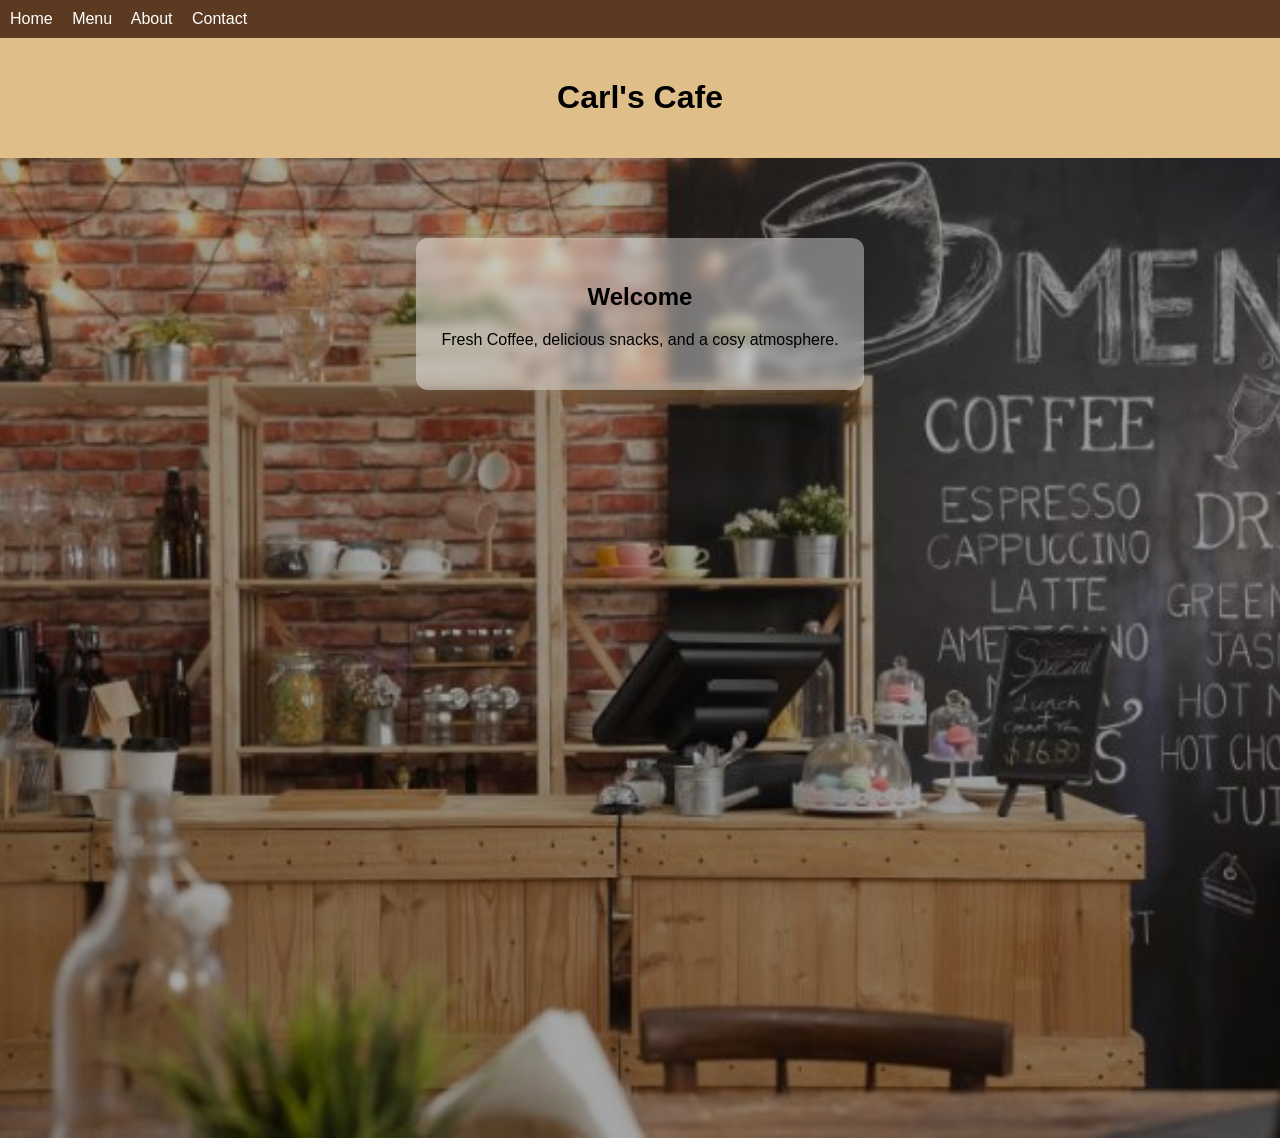
==== index.html @ 912a6bdc "Added homepage hero section and updated styling, also added images and multiple other stylings" ====
<!DOCTYPE html>
<html lang="en">

<head>
  <meta charset="UTF-8">
  <title>Cafe Website</title>
  <link rel="stylesheet" href="css/styles.css">
</head>

<body>

<nav>
  <a href="index.html">Home</a>
  <a href="menu.html">Menu</a>
  <a href="about.html">About</a>
  <a href="contact.html">Contact</a>
</nav>

<header>
   <h1>Carl's Cafe</h1>
</header>

<section class="hero">
  <div class="hero-box">
    <h2>Welcome</h2>
    <p>Fresh Coffee, delicious snacks, and a cosy atmosphere.</p>
  </div>
</section>

<script src="js/script.js"></script>


</body>
</html>
---- css/styles.css ----
body {
  font-family: Arial, sans-serif;
  margin: 0;
}

nav {
  background: #5c3a21;
  padding: 10px;
}

nav a {
  color: white;
  margin-right: 15px;
  text-decoration: none;
}

header {
    background: #e0be89;
    text-align: center;
    padding: 20px;
}

section {
    text-align: center;
}


.hero {
  height: 100vh;

  background:
    linear-gradient(rgba(0,0,0,0.35), rgba(0,0,0,0.35)),
    url("../images/Cafe.jpg");

  background-size: cover;
  background-position: center;
  background-repeat: no-repeat;

  display: flex;
  justify-content: center;
  align-items: flex-start;

  padding-top: 80px;
}

.hero-box {
  background: rgba(255, 255, 255, 0.4);
  backdrop-filter: blur(6px);
  -webkit-backdrop-filter: blur(6px);
  padding: 25px;
  border-radius: 12px;
  text-align: center;
  max-width: 600px;
}
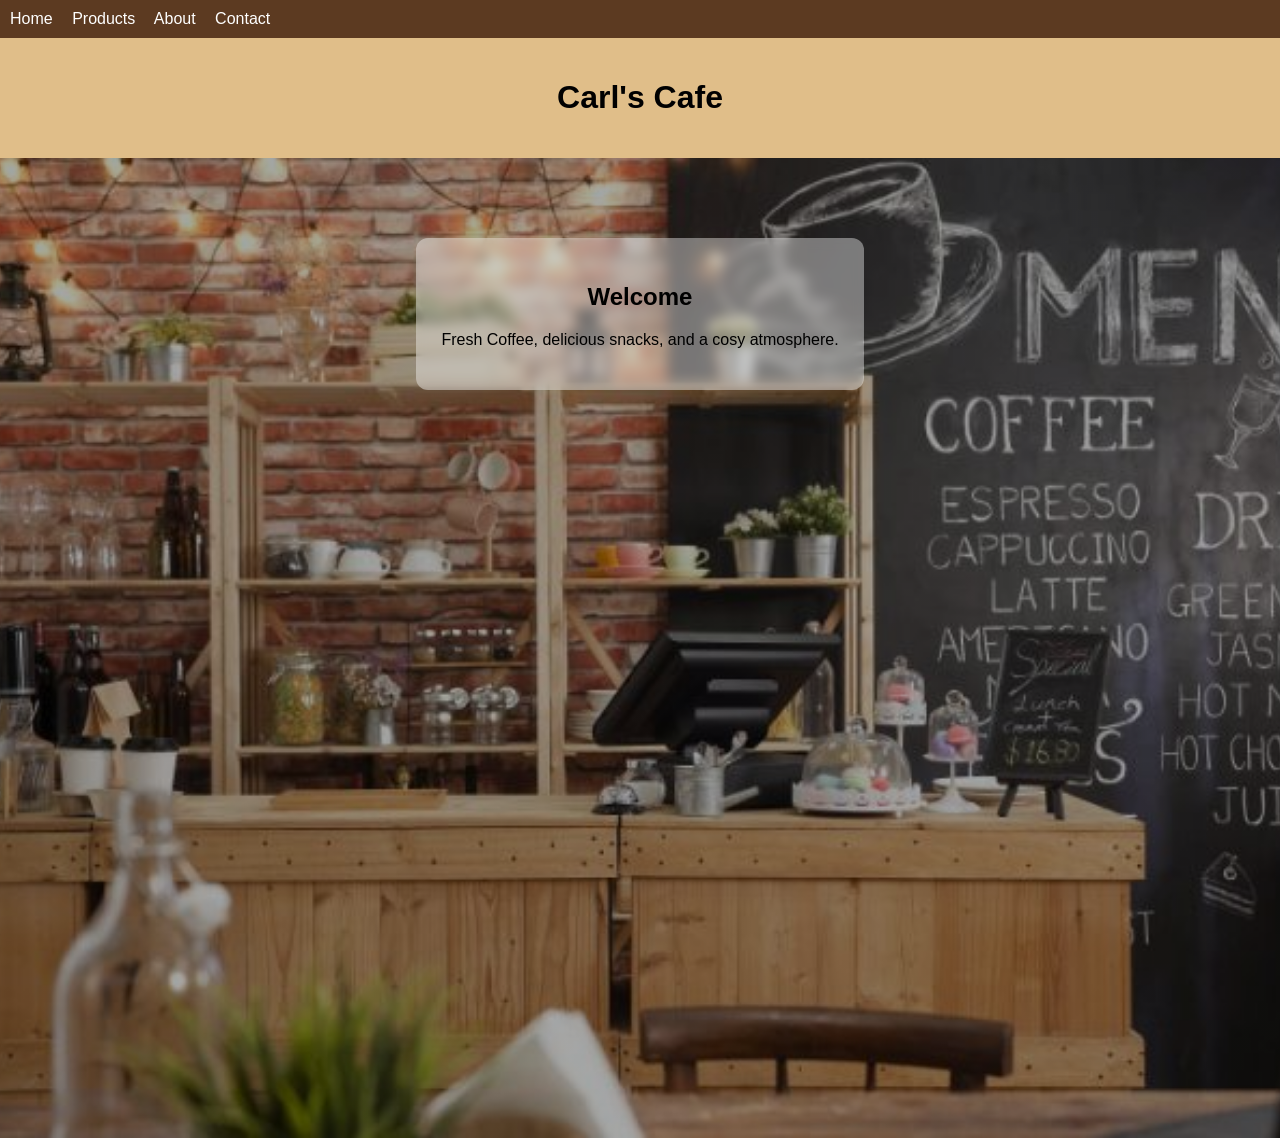
==== commit 00805bc5: "Changed the menu to products instead, seperated the different categories by adding more divs and als" ====
--- a/index.html
+++ b/index.html
@@ -11,7 +11,7 @@
 
 <nav>
   <a href="index.html">Home</a>
-  <a href="menu.html">Menu</a>
+  <a href="products.html">Products</a>
   <a href="about.html">About</a>
   <a href="contact.html">Contact</a>
 </nav>
--- a/css/styles.css
+++ b/css/styles.css
@@ -51,4 +51,68 @@
   border-radius: 12px;
   text-align: center;
   max-width: 600px;
+}
+
+.contact {
+  text-align: center;
+  padding: 40px;
+}
+
+.contact-form {
+  max-width: 500px;
+  margin: auto;
+  margin-top: 40px;
+  display: flex;
+  flex-direction: column;
+}
+
+.contact-form label {
+  margin-top: 15px;
+}
+
+.contact-form input,
+.contact-form textarea {
+  padding: 10px;
+  margin-top: 5px;
+  border-radius: 5px;
+  border: 1px solid #ccc;
+}
+
+.contact-form button {
+  margin-top: 20px;
+  padding: 12px;
+  background: #5c3a21;
+  color: white;
+  border: none;
+  border-radius: 5px;
+  cursor: pointer;
+}
+
+.contact-form button:hover {
+  background: #3f2614;
+}
+
+.contact-info {
+  margin-bottom: 30px;
+}
+
+.contact-info h3 {
+  margin-top: 20px;
+}
+
+.contact-info p {
+  margin: 4px 0;
+}
+
+.hours {
+  margin: 15px auto;
+  border-collapse: collapse;
+}
+
+.hours td {
+  padding: 6px 20px;
+}
+
+.hours td:first-child {
+  font-weight: bold;
 }
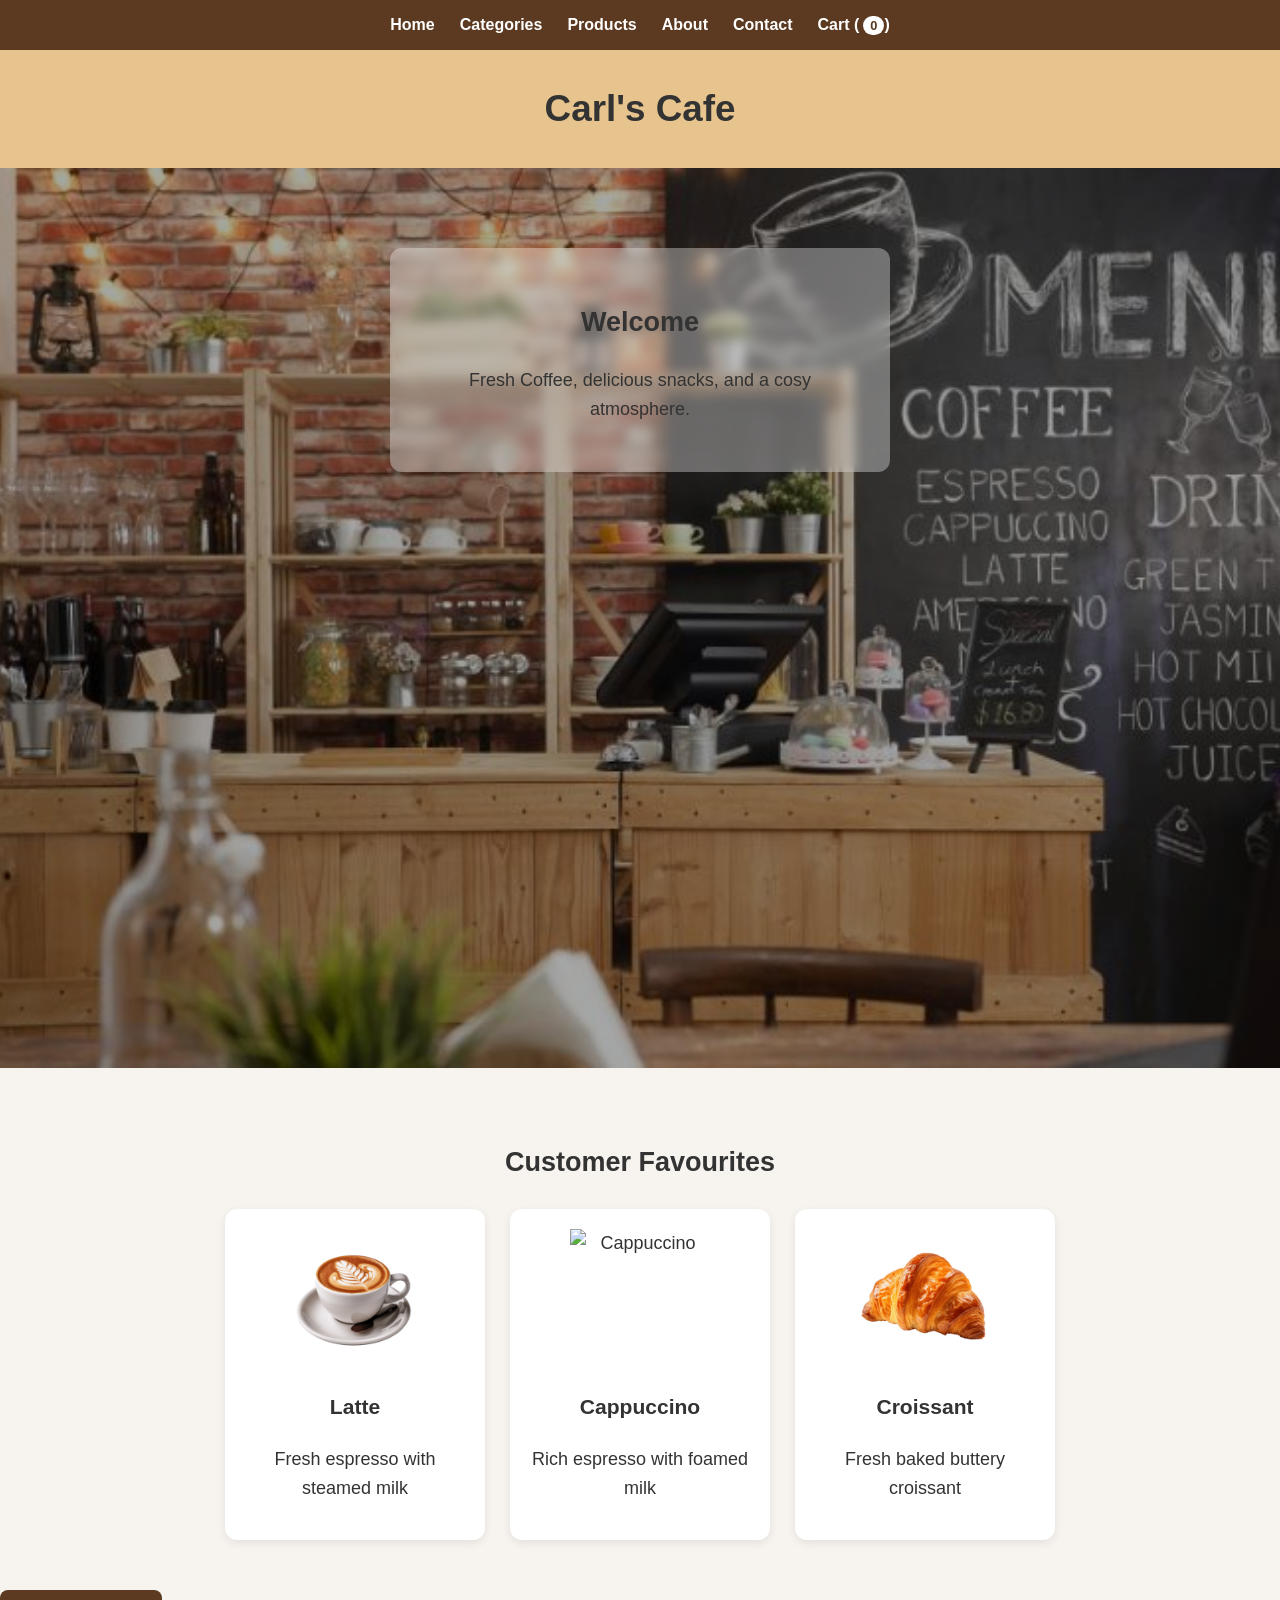
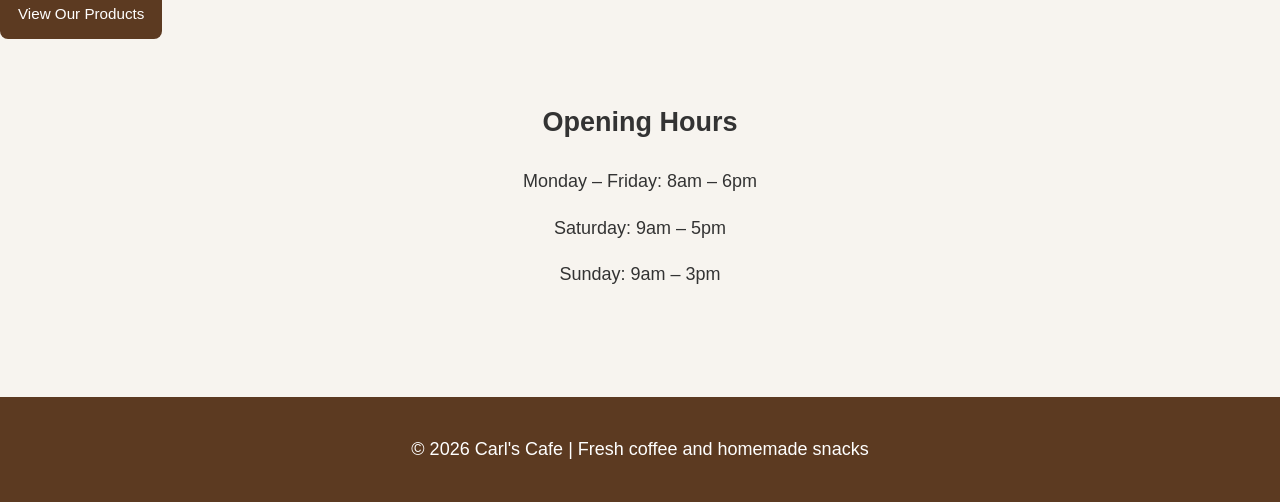
==== commit 89fc41db: "Added a cart system with relevant css, cleaned up alot of the pages and made it more user friendly f" ====
--- a/index.html
+++ b/index.html
@@ -3,6 +3,7 @@
 
 <head>
   <meta charset="UTF-8">
+  <meta name="viewport" content="width=device-width, initial-scale=1.0">
   <title>Cafe Website</title>
   <link rel="stylesheet" href="css/styles.css">
 </head>
@@ -11,9 +12,11 @@
 
 <nav>
   <a href="index.html">Home</a>
+  <a href="category.html">Categories</a>
   <a href="products.html">Products</a>
   <a href="about.html">About</a>
   <a href="contact.html">Contact</a>
+  <a href="cart.html">Cart (<span id="cart-count">0</span>)</a>
 </nav>
 
 <header>
@@ -27,6 +30,46 @@
   </div>
 </section>
 
+
+<section class="featured">
+  <h2>Customer Favourites</h2>
+  
+  <div class="featured-grid">
+    
+    <div class="featured-item">
+      <img src="images/Latte.png" alt="Latte">
+      <h3>Latte</h3>
+      <p>Fresh espresso with steamed milk</p>
+    </div>
+    
+    <div class="featured-item">
+      <img src="images/Cappuccino.png" alt="Cappuccino">
+      <h3>Cappuccino</h3>
+      <p>Rich espresso with foamed milk</p>
+    </div>
+    
+    <div class="featured-item">
+      <img src="images/croissant.png" alt="Croissant">
+      <h3>Croissant</h3>
+      <p>Fresh baked buttery croissant</p>
+    </div>
+    
+  </div>
+</section>
+
+<a class="menu-button" href="products.html">View Our Products</a>
+
+<section class="hours-preview">
+<h2>Opening Hours</h2>
+  <p>Monday – Friday: 8am – 6pm</p>
+  <p>Saturday: 9am – 5pm</p>
+  <p>Sunday: 9am – 3pm</p>
+</section>
+
+<footer>
+  <p>© 2026 Carl's Cafe | Fresh coffee and homemade snacks</p>
+</footer>
+
 <script src="js/script.js"></script>
 
 
--- a/css/styles.css
+++ b/css/styles.css
@@ -1,107 +1,308 @@
+* {
+  box-sizing: border-box;
+}
+
 body {
   font-family: Arial, sans-serif;
+  font-size: 18px;
+  line-height: 1.6;
+  color: #333;
   margin: 0;
+  background: #f7f4ef;
+}
+
+.about,
+.categories,
+.cart-page,
+.checkout,
+.featured,
+.about-preview,
+.hours-preview,
+.cta {
+  max-width: 1100px;
+  margin: 0 auto;
+}
+
+header {
+  background: #e7c48d;
+  text-align: center;
+  padding: 30px 20px;
+}
+
+header h1 {
+  margin: 0;
+  font-size: 2.3rem;
 }
 
 nav {
   background: #5c3a21;
-  padding: 10px;
+  padding: 12px 20px;
+  display: flex;
+  justify-content: center;
+  align-items: center;
+  gap: 25px;
+  flex-wrap: wrap;
 }
 
 nav a {
   color: white;
-  margin-right: 15px;
   text-decoration: none;
-}
-
-header {
-    background: #e0be89;
-    text-align: center;
-    padding: 20px;
-}
-
-section {
-    text-align: center;
-}
-
-
+  font-size: 1rem;
+  font-weight: 600;
+}
+
+nav a:hover {
+  text-decoration: underline;
+}
+
+#cart-count {
+  background: white;
+  color: #5c3a21;
+  padding: 2px 7px;
+  border-radius: 12px;
+  font-size: 0.8rem;
+  margin-left: 4px;
+}
+
+/* HERO SECTION */
 .hero {
-  height: 100vh;
-
+  min-height: 100vh;
   background:
-    linear-gradient(rgba(0,0,0,0.35), rgba(0,0,0,0.35)),
+    linear-gradient(rgba(0, 0, 0, 0.35), rgba(0, 0, 0, 0.35)),
     url("../images/Cafe.jpg");
-
   background-size: cover;
   background-position: center;
   background-repeat: no-repeat;
-
   display: flex;
   justify-content: center;
   align-items: flex-start;
-
   padding-top: 80px;
+  padding-left: 20px;
+  padding-right: 20px;
 }
 
 .hero-box {
-  background: rgba(255, 255, 255, 0.4);
+  background: rgba(255, 255, 255, 0.35);
   backdrop-filter: blur(6px);
   -webkit-backdrop-filter: blur(6px);
-  padding: 25px;
+  padding: 30px;
   border-radius: 12px;
   text-align: center;
-  max-width: 600px;
-}
-
-.contact {
-  text-align: center;
-  padding: 40px;
-}
-
-.contact-form {
   max-width: 500px;
-  margin: auto;
-  margin-top: 40px;
+  width: 100%;
+}
+
+/* CARD SECTIONS */
+.contact,
+.about,
+.categories,
+.cart-page,
+.checkout {
+  background: white;
+  border-radius: 14px;
+  box-shadow: 0 6px 18px rgba(0, 0, 0, 0.08);
+}
+
+.about,
+.categories,
+.cart-page,
+.checkout {
+  margin: 50px auto;
+  padding: 35px 25px;
+}
+
+/* ABOUT PAGE */
+.about {
+  max-width: 900px;
+}
+
+.about img {
+  width: 100%;
+  max-width: 100%;
+  height: auto;
+  display: block;
+  margin-top: 20px;
+  border-radius: 10px;
+}
+
+/* HOMEPAGE FEATURED */
+.featured {
+  padding: 50px 20px;
+  text-align: center;
+}
+
+.featured h2 {
+  margin-bottom: 25px;
+}
+
+.featured-grid {
   display: flex;
   flex-direction: column;
-}
-
-.contact-form label {
-  margin-top: 15px;
-}
-
-.contact-form input,
-.contact-form textarea {
-  padding: 10px;
-  margin-top: 5px;
-  border-radius: 5px;
-  border: 1px solid #ccc;
-}
-
+  gap: 25px;
+  align-items: center;
+}
+
+.featured-item {
+  background: white;
+  padding: 20px;
+  border-radius: 12px;
+  box-shadow: 0 3px 10px rgba(0, 0, 0, 0.08);
+  width: 260px;
+  text-align: center;
+}
+
+.featured-item img {
+  width: 140px;
+  height: 140px;
+  object-fit: contain;
+  display: block;
+  margin: 0 auto 15px;
+}
+
+/* CTA BUTTON SECTION */
+.cta {
+  text-align: center;
+  margin: 30px auto;
+  padding: 0 20px;
+}
+
+.about-preview,
+.hours-preview {
+  padding: 40px 20px;
+  text-align: center;
+}
+
+.products {
+  padding: 40px 20px;
+  text-align: center;
+}
+
+.products h1 {
+  margin-bottom: 30px;
+  font-size: 2.2rem;
+}
+
+.products h2 {
+  margin-top: 50px;
+  margin-bottom: 20px;
+  font-size: 1.6rem;
+}
+
+.menu-grid {
+  display: flex;
+  flex-direction: column;
+  gap: 20px;
+  margin-bottom: 30px;
+}
+
+.menu-item {
+  background: white;
+  padding: 25px 20px;
+  border-radius: 12px;
+  text-align: center;
+  box-shadow: 0 3px 10px rgba(0, 0, 0, 0.08);
+  transition: transform 0.2s ease, box-shadow 0.2s ease;
+}
+
+.menu-item:hover {
+  transform: translateY(-5px);
+  box-shadow: 0 6px 18px rgba(0, 0, 0, 0.12);
+}
+
+.menu-item img {
+  width: 140px;
+  height: 140px;
+  object-fit: contain;
+  display: block;
+  margin: 0 auto 15px;
+}
+
+.menu-item h3 {
+  font-size: 1.25rem;
+  margin: 10px 0;
+}
+
+.menu-item p {
+  font-size: 1rem;
+  color: #555;
+  margin-bottom: 12px;
+}
+
+.price {
+  display: block;
+  font-size: 1.1rem;
+  font-weight: bold;
+  color: #5c3a21;
+  margin-bottom: 12px;
+}
+
+button,
+.menu-button,
+.add-to-cart,
+.remove-item,
+.checkout-form button,
 .contact-form button {
-  margin-top: 20px;
-  padding: 12px;
   background: #5c3a21;
   color: white;
   border: none;
-  border-radius: 5px;
+  padding: 12px 18px;
+  border-radius: 8px;
   cursor: pointer;
-}
-
+  font-size: 0.95rem;
+  text-decoration: none;
+  display: inline-block;
+}
+
+button:hover,
+.menu-button:hover,
+.add-to-cart:hover,
+.remove-item:hover,
+.checkout-form button:hover,
 .contact-form button:hover {
-  background: #3f2614;
+  background: #3f2616;
+}
+
+.contact {
+  text-align: center;
+  padding: 40px 25px;
+  max-width: 850px;
+  margin: 50px auto;
+}
+
+.contact-form,
+.checkout-form {
+  max-width: 600px;
+  margin: 30px auto 0;
+  display: flex;
+  flex-direction: column;
+  gap: 12px;
+}
+
+.contact-form label,
+.checkout-form label {
+  font-weight: 600;
+  text-align: left;
+}
+
+.contact-form input,
+.contact-form textarea,
+.checkout-form input {
+  padding: 12px;
+  border-radius: 8px;
+  border: 1px solid #ccc;
+  font-size: 1rem;
+}
+
+.contact-form input:focus,
+.contact-form textarea:focus,
+.checkout-form input:focus {
+  outline: none;
+  border-color: #5c3a21;
+  box-shadow: 0 0 4px rgba(92, 58, 33, 0.3);
 }
 
 .contact-info {
-  margin-bottom: 30px;
-}
-
-.contact-info h3 {
-  margin-top: 20px;
-}
-
-.contact-info p {
-  margin: 4px 0;
+  margin-bottom: 25px;
 }
 
 .hours {
@@ -115,4 +316,137 @@
 
 .hours td:first-child {
   font-weight: bold;
+}
+
+.cart-page {
+  max-width: 750px;
+  text-align: center;
+}
+
+.cart-item {
+  display: flex;
+  justify-content: space-between;
+  align-items: center;
+  gap: 15px;
+  padding: 14px 0;
+  border-bottom: 1px solid #ddd;
+  text-align: left;
+}
+
+#cart-total {
+  margin-top: 25px;
+  font-size: 1.8rem;
+}
+
+.checkout {
+  max-width: 650px;
+}
+
+.checkout h2 {
+  text-align: center;
+  margin-bottom: 25px;
+  font-size: 1.8rem;
+}
+
+.category-grid {
+  display: flex;
+  flex-direction: column;
+  gap: 20px;
+  margin-top: 30px;
+}
+
+.category-card {
+  background: white;
+  padding: 25px;
+  border-radius: 12px;
+  text-align: center;
+  box-shadow: 0 3px 10px rgba(0, 0, 0, 0.08);
+}
+
+.category-card a {
+  display: inline-block;
+  margin-top: 12px;
+  color: #5c3a21;
+  font-weight: bold;
+  text-decoration: none;
+}
+
+.category-card a:hover {
+  text-decoration: underline;
+}
+
+footer {
+  background: #5c3a21;
+  color: white;
+  text-align: center;
+  padding: 20px;
+  margin-top: 50px;
+}
+
+@media (min-width: 768px) {
+  .menu-grid {
+    flex-direction: row;
+    flex-wrap: wrap;
+    justify-content: center;
+  }
+
+  .menu-item {
+    width: 260px;
+  }
+
+  .category-grid {
+    flex-direction: row;
+    flex-wrap: wrap;
+    justify-content: center;
+  }
+
+  .category-card {
+    width: 300px;
+  }
+
+  .featured-grid {
+    flex-direction: row;
+    flex-wrap: wrap;
+    justify-content: center;
+  }
+}
+
+@media (max-width: 768px) {
+  nav {
+    flex-direction: column;
+    gap: 10px;
+  }
+
+  header h1 {
+    font-size: 2rem;
+  }
+
+  .products h1,
+  .about h1,
+  .categories h1,
+  .contact h2,
+  .checkout h2 {
+    font-size: 1.8rem;
+  }
+
+  .cart-item {
+    flex-direction: column;
+    align-items: center;
+    text-align: center;
+  }
+
+  .hours td {
+    display: block;
+    text-align: center;
+    padding: 4px 0;
+  }
+
+  .hero {
+    min-height: 70vh;
+    padding-top: 40px;
+  }
+
+  .hero-box {
+    padding: 20px;
+  }
 }
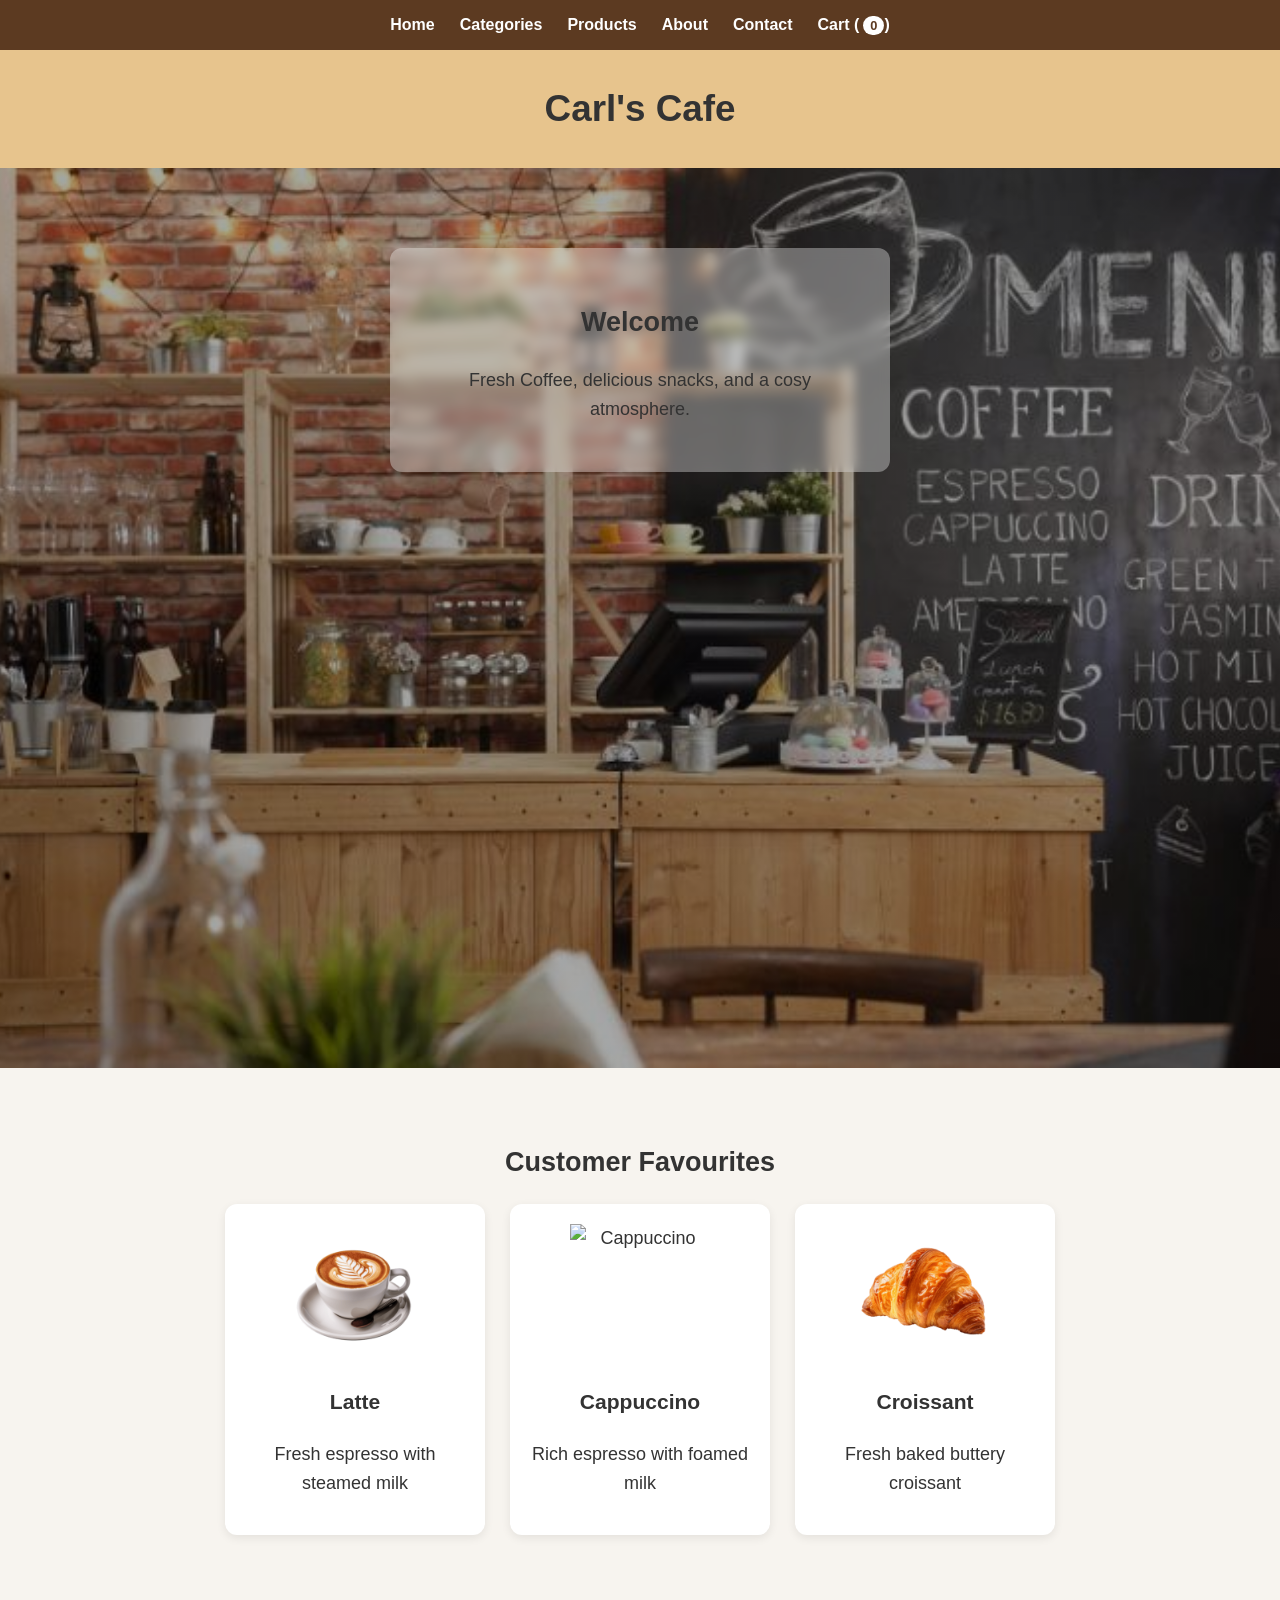
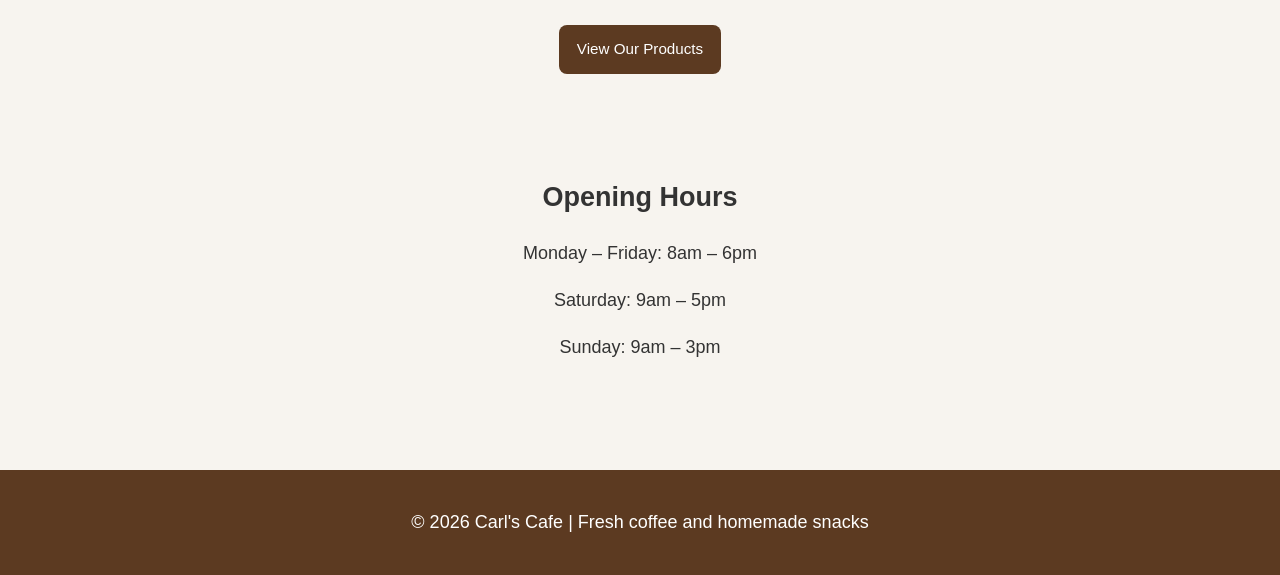
==== commit 3504271d: "Add cart functionality with localStorage, checkout flow, product additions, responsive layouts, navi" ====
--- a/index.html
+++ b/index.html
@@ -57,7 +57,9 @@
   </div>
 </section>
 
-<a class="menu-button" href="products.html">View Our Products</a>
+<div class="cta"> 
+  <a class="menu-button" href="products.html">View Our Products</a>
+</div>
 
 <section class="hours-preview">
 <h2>Opening Hours</h2>
--- a/css/styles.css
+++ b/css/styles.css
@@ -131,8 +131,11 @@
   text-align: center;
 }
 
-.featured h2 {
-  margin-bottom: 25px;
+.featured h2,
+.about-preview h2,
+.hours-preview h2 {
+  text-align: center;
+  margin-bottom: 20px;
 }
 
 .featured-grid {
@@ -161,17 +164,25 @@
 
 /* CTA BUTTON SECTION */
 .cta {
-  text-align: center;
-  margin: 30px auto;
+  max-width: 1100px;
+  margin: 40px auto;
+  text-align: center;
   padding: 0 20px;
+}
+
+.cta .menu-button {
+  display: inline-block;
 }
 
 .about-preview,
 .hours-preview {
+  max-width: 1100px;
+  margin: 40px auto;
   padding: 40px 20px;
   text-align: center;
 }
 
+/* PRODUCTS PAGE */
 .products {
   padding: 40px 20px;
   text-align: center;
@@ -180,12 +191,14 @@
 .products h1 {
   margin-bottom: 30px;
   font-size: 2.2rem;
+  text-align: center;
 }
 
 .products h2 {
   margin-top: 50px;
   margin-bottom: 20px;
   font-size: 1.6rem;
+  text-align: center;
 }
 
 .menu-grid {
@@ -236,6 +249,7 @@
   margin-bottom: 12px;
 }
 
+/* BUTTONS */
 button,
 .menu-button,
 .add-to-cart,
@@ -262,6 +276,7 @@
   background: #3f2616;
 }
 
+/* CONTACT PAGE */
 .contact {
   text-align: center;
   padding: 40px 25px;
@@ -318,6 +333,7 @@
   font-weight: bold;
 }
 
+/* CART PAGE */
 .cart-page {
   max-width: 750px;
   text-align: center;
@@ -338,6 +354,7 @@
   font-size: 1.8rem;
 }
 
+/* CHECKOUT PAGE */
 .checkout {
   max-width: 650px;
 }
@@ -348,6 +365,7 @@
   font-size: 1.8rem;
 }
 
+/* CATEGORY PAGE */
 .category-grid {
   display: flex;
   flex-direction: column;
@@ -375,6 +393,7 @@
   text-decoration: underline;
 }
 
+/* FOOTER */
 footer {
   background: #5c3a21;
   color: white;
@@ -383,6 +402,7 @@
   margin-top: 50px;
 }
 
+/* DESKTOP */
 @media (min-width: 768px) {
   .menu-grid {
     flex-direction: row;
@@ -411,6 +431,7 @@
   }
 }
 
+/* MOBILE */
 @media (max-width: 768px) {
   nav {
     flex-direction: column;
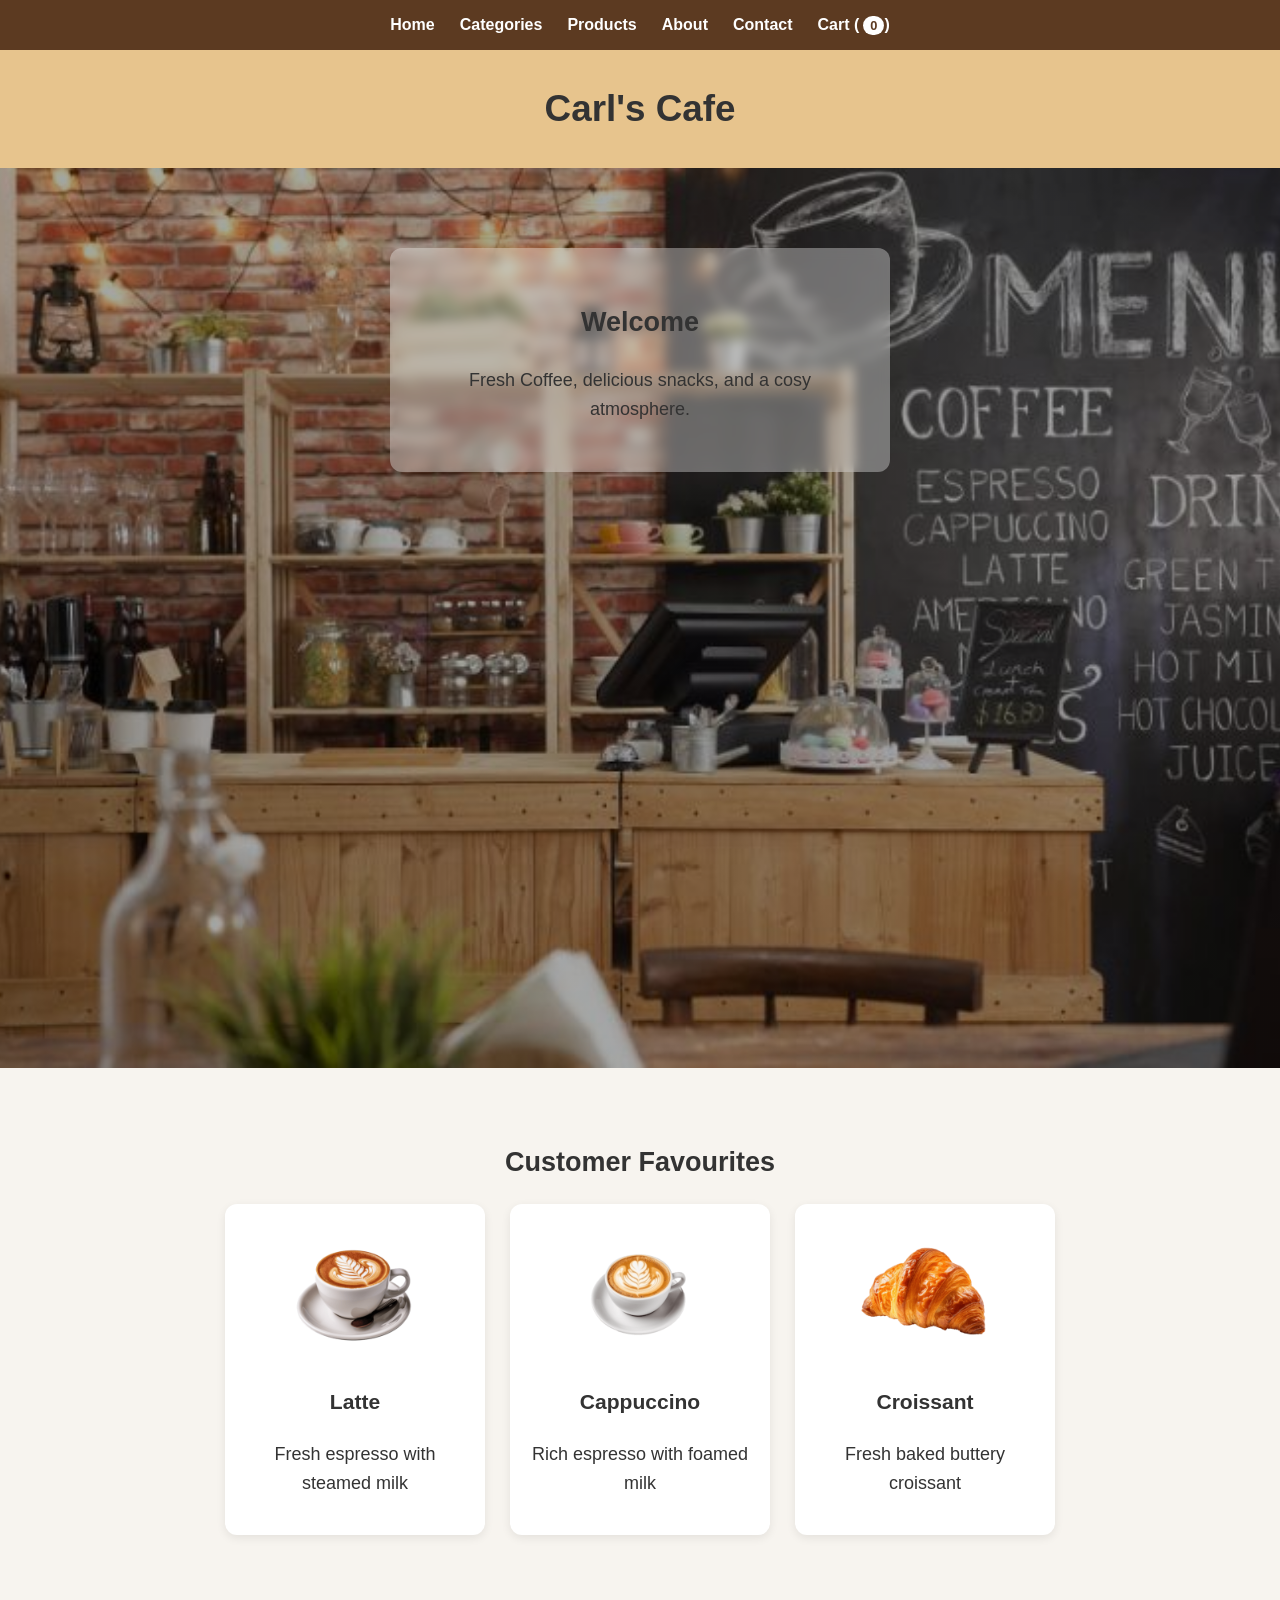
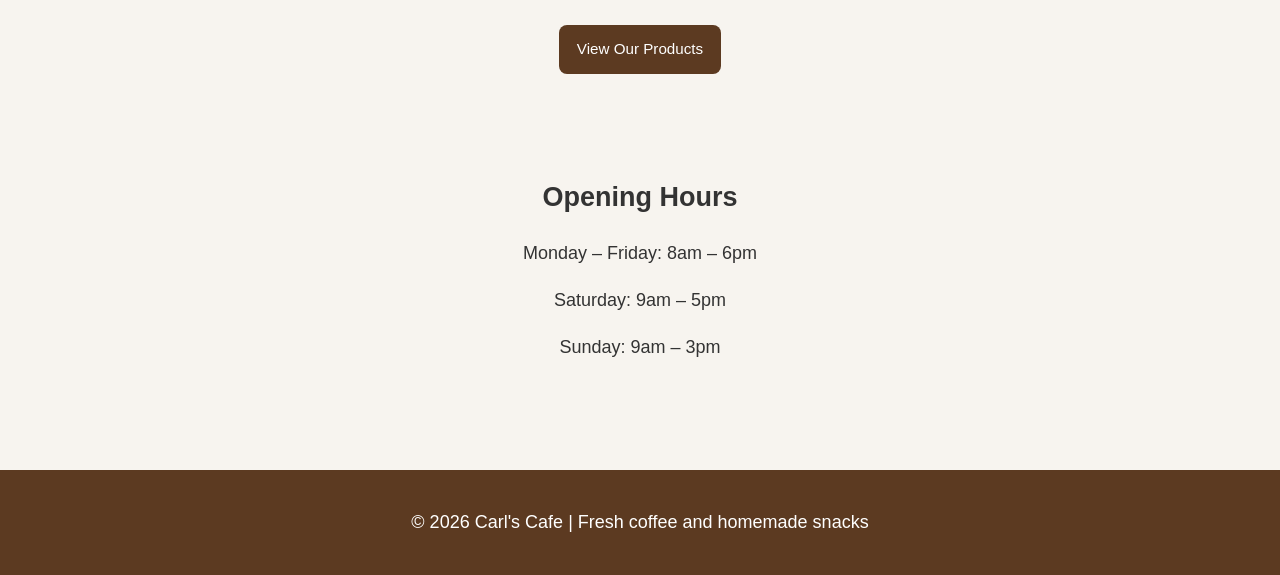
==== commit 3bcdb283: "Fixed the image on customer favourites for the cappuccino" ====
--- a/index.html
+++ b/index.html
@@ -43,7 +43,7 @@
     </div>
     
     <div class="featured-item">
-      <img src="images/Cappuccino.png" alt="Cappuccino">
+      <img src="images/cappuccino.png" alt="Cappuccino">
       <h3>Cappuccino</h3>
       <p>Rich espresso with foamed milk</p>
     </div>
